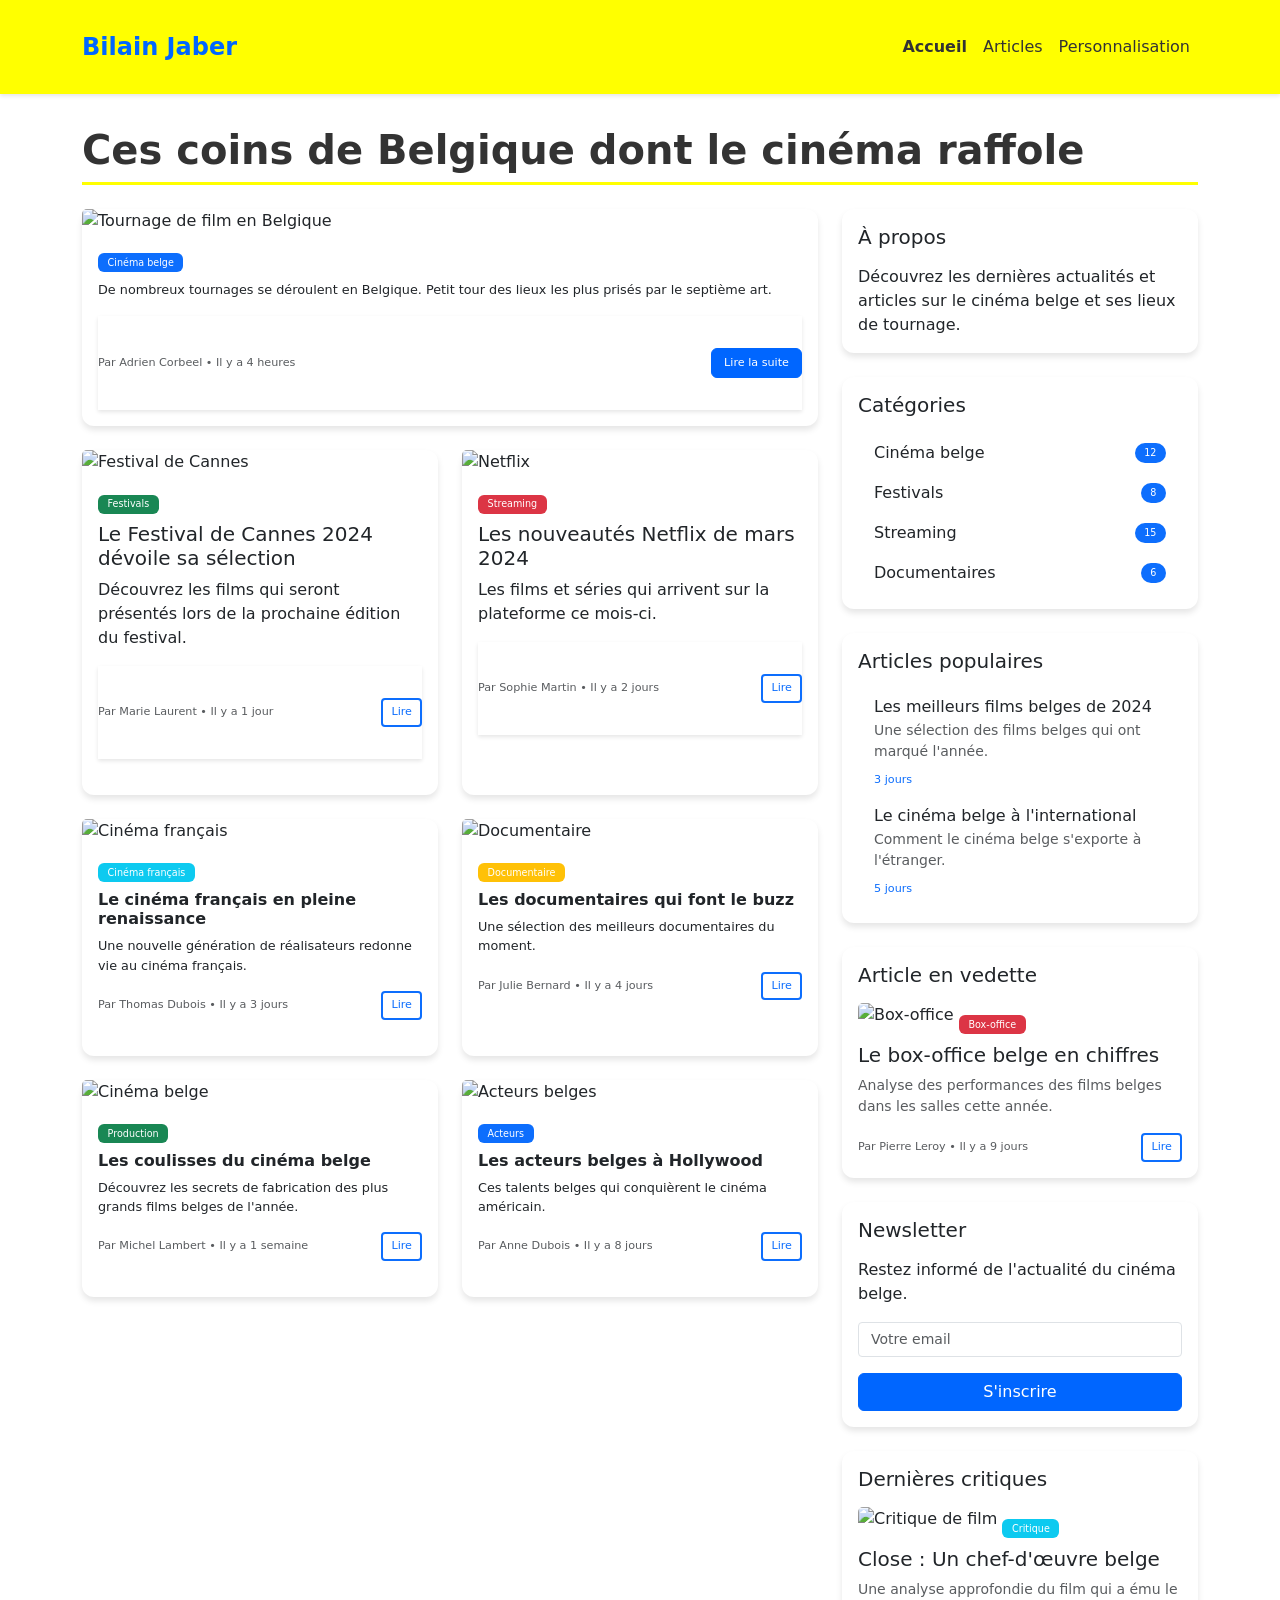
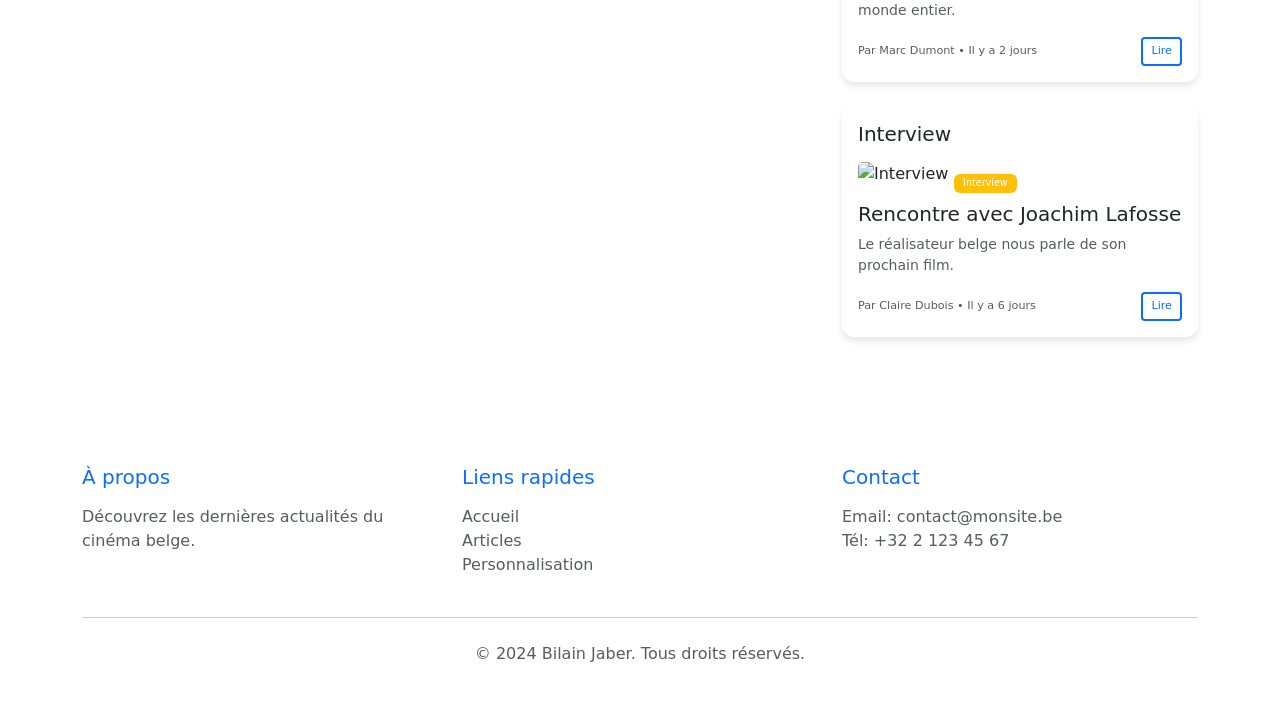
==== Projet Web/index.html @ 813c44ef "Premier commit" ====
<!DOCTYPE html>
<html lang="fr">
<head>
    <meta charset="UTF-8">
    <meta name="viewport" content="width=device-width, initial-scale=1.0">
    <title>Cinéma Belge - Actualités et Articles</title>
    <link href="https://cdn.jsdelivr.net/npm/bootstrap@5.3.0/dist/css/bootstrap.min.css" rel="stylesheet">
    <link href="css/main.css" rel="stylesheet">
</head>
<body>
    <header class="main-header">
        <nav class="navbar navbar-expand-lg">
            <div class="container">
                <a class="navbar-brand" href="#">Bilain Jaber</a>
                <button class="navbar-toggler" type="button" data-bs-toggle="collapse" data-bs-target="#navbarNav">
                    <span class="navbar-toggler-icon"></span>
                </button>
                <div class="collapse navbar-collapse justify-content-end" id="navbarNav">
                    <ul class="navbar-nav">
                        <li class="nav-item">
                            <a class="nav-link active" href="index.html">Accueil</a>
                        </li>
                        <li class="nav-item">
                            <a class="nav-link" href="article.html">Articles</a>
                        </li>
                        <li class="nav-item">
                            <a class="nav-link" href="custom.html">Personnalisation</a>
                        </li>
                    </ul>
                </div>
            </div>
        </nav>
    </header>

    <main class="container">
        <h1 class="main-title">Ces coins de Belgique dont le cinéma raffole</h1>
        <section class="row">
            <section class="col-md-8">
                <article class="card mb-4">
                    <img src="https://playground.burotix.be/4IWPB/0_article_sample/39e98420b5e98bfbdc8a619bef7b8f61-1740665779.jpg" class="card-img-top" alt="Tournage de film en Belgique">
                    <section class="card-body">
                        <span class="badge bg-primary mb-2">Cinéma belge</span>
                        
                        <p class="card-text">De nombreux tournages se déroulent en Belgique. Petit tour des lieux les plus prisés par le septième art.</p>
                        <footer class="d-flex justify-content-between align-items-center">
                            <small class="text-muted">Par Adrien Corbeel • Il y a 4 heures</small>
                            <a href="article.html" class="btn btn-primary">Lire la suite</a>
                        </footer>
                    </section>
                </article>

                <section class="row">
                    <article class="col-md-6 mb-4">
                        <section class="card h-100">
                            <img src="https://www.parismatch.com/lmnr/r/960,640,FFFFFF,forcex,center-middle/img/var/pm/public/styles/paysage/public/media/image/2024/04/23/17/gettyimages-1491762173.jpg" class="card-img-top" alt="Festival de Cannes">
                            <section class="card-body">
                                <span class="badge bg-success mb-2">Festivals</span>
                                <h3 class="h5">Le Festival de Cannes 2024 dévoile sa sélection</h3>
                                <p>Découvrez les films qui seront présentés lors de la prochaine édition du festival.</p>
                                <footer class="d-flex justify-content-between align-items-center">
                                    <small class="text-muted">Par Marie Laurent • Il y a 1 jour</small>
                                    <a href="#" class="btn btn-outline-primary btn-sm">Lire</a>
                                </footer>
                            </section>
                        </section>
                    </article>

                    <article class="col-md-6 mb-4">
                        <section class="card h-100">
                            <img src="https://sf2.cnetfrance.fr/wp-content/uploads/cnet/2024/11/netflix-catalogue-janvier-2025.jpg" class="card-img-top" alt="Netflix">
                            <section class="card-body">
                                <span class="badge bg-danger mb-2">Streaming</span>
                                <h3 class="h5">Les nouveautés Netflix de mars 2024</h3>
                                <p>Les films et séries qui arrivent sur la plateforme ce mois-ci.</p>
                                <footer class="d-flex justify-content-between align-items-center">
                                    <small class="text-muted">Par Sophie Martin • Il y a 2 jours</small>
                                    <a href="#" class="btn btn-outline-primary btn-sm">Lire</a>
                                </footer>
                            </section>
                        </section>
                    </article>
                </section>

                <div class="row">
                    <div class="col-md-6 mb-4">
                        <article class="card h-100">
                            <img src="https://www.lalibre.be/resizer/v2/NGKO6YDATVFCNHMABYNKNVBNO4.jpg?auth=e7dacb89cacdd90897d2fc9e922409192001eb8f99ee683adf5a0fbf86a60401&width=1200&height=800&quality=85&focal=2691%2C1794" class="card-img-top" alt="Cinéma français">
                            <div class="card-body">
                                <span class="badge bg-info mb-2">Cinéma français</span>
                                <h3 class="card-title h5">Le cinéma français en pleine renaissance</h3>
                                <p class="card-text">Une nouvelle génération de réalisateurs redonne vie au cinéma français.</p>
                                <div class="d-flex justify-content-between align-items-center">
                                    <small class="text-muted">Par Thomas Dubois • Il y a 3 jours</small>
                                    <a href="#" class="btn btn-outline-primary btn-sm">Lire</a>
                                </div>
                            </div>
                        </article>
                    </div>
                    <div class="col-md-6 mb-4">
                        <article class="card h-100">
                            <img src="https://i0.wp.com/www.trendymood.com/wp-content/uploads/2017/05/Documentaires-Netflix.jpg?fit=1024%2C768&ssl=1" class="card-img-top" alt="Documentaire">
                            <div class="card-body">
                                <span class="badge bg-warning mb-2">Documentaire</span>
                                <h3 class="card-title h5">Les documentaires qui font le buzz</h3>
                                <p class="card-text">Une sélection des meilleurs documentaires du moment.</p>
                                <div class="d-flex justify-content-between align-items-center">
                                    <small class="text-muted">Par Julie Bernard • Il y a 4 jours</small>
                                    <a href="#" class="btn btn-outline-primary btn-sm">Lire</a>
                                </div>
                            </div>
                        </article>
                    </div>
                </div>

                <div class="row">
                    <div class="col-md-6 mb-4">
                        <article class="card h-100">
                            <img src="https://m.media-amazon.com/images/I/71ffJtgh4oL.jpg" class="card-img-top" alt="Cinéma belge">
                            <div class="card-body">
                                <span class="badge bg-success mb-2">Production</span>
                                <h3 class="card-title h5">Les coulisses du cinéma belge</h3>
                                <p class="card-text">Découvrez les secrets de fabrication des plus grands films belges de l'année.</p>
                                <div class="d-flex justify-content-between align-items-center">
                                    <small class="text-muted">Par Michel Lambert • Il y a 1 semaine</small>
                                    <a href="#" class="btn btn-outline-primary btn-sm">Lire</a>
                                </div>
                            </div>
                        </article>
                    </div>
                    <div class="col-md-6 mb-4">
                        <article class="card h-100">
                            <img src="https://i.ytimg.com/vi/uGclmzQx2VM/sddefault.jpg" class="card-img-top" alt="Acteurs belges">
                            <div class="card-body">
                                <span class="badge bg-primary mb-2">Acteurs</span>
                                <h3 class="card-title h5">Les acteurs belges à Hollywood</h3>
                                <p class="card-text">Ces talents belges qui conquièrent le cinéma américain.</p>
                                <div class="d-flex justify-content-between align-items-center">
                                    <small class="text-muted">Par Anne Dubois • Il y a 8 jours</small>
                                    <a href="#" class="btn btn-outline-primary btn-sm">Lire</a>
                                </div>
                            </div>
                        </article>
                    </div>
                </div>
            </section>
            <aside class="col-md-4">
                <section class="card mb-4">
                    <div class="card-body">
                        <h4 class="h5 mb-3">À propos</h4>
                        <p class="mb-0">Découvrez les dernières actualités et articles sur le cinéma belge et ses lieux de tournage.</p>
                    </div>
                </section>

                <section class="card mb-4">
                    <div class="card-body">
                        <h4 class="h5 mb-3">Catégories</h4>
                        <div class="list-group list-group-flush">
                            <a href="#" class="list-group-item list-group-item-action d-flex justify-content-between align-items-center border-0">
                                Cinéma belge
                                <span class="badge bg-primary rounded-pill">12</span>
                            </a>
                            <a href="#" class="list-group-item list-group-item-action d-flex justify-content-between align-items-center border-0">
                                Festivals
                                <span class="badge bg-primary rounded-pill">8</span>
                            </a>
                            <a href="#" class="list-group-item list-group-item-action d-flex justify-content-between align-items-center border-0">
                                Streaming
                                <span class="badge bg-primary rounded-pill">15</span>
                            </a>
                            <a href="#" class="list-group-item list-group-item-action d-flex justify-content-between align-items-center border-0">
                                Documentaires
                                <span class="badge bg-primary rounded-pill">6</span>
                            </a>
                        </div>
                    </div>
                </section>

                <section class="card mb-4">
                    <div class="card-body">
                        <h4 class="h5 mb-3">Articles populaires</h4>
                        <div class="list-group list-group-flush">
                            <a href="#" class="list-group-item list-group-item-action border-0">
                                <h6 class="mb-1">Les meilleurs films belges de 2024</h6>
                                <p class="mb-1 small text-muted">Une sélection des films belges qui ont marqué l'année.</p>
                                <small class="text-primary">3 jours</small>
                            </a>
                            <a href="#" class="list-group-item list-group-item-action border-0">
                                <h6 class="mb-1">Le cinéma belge à l'international</h6>
                                <p class="mb-1 small text-muted">Comment le cinéma belge s'exporte à l'étranger.</p>
                                <small class="text-primary">5 jours</small>
                            </a>
                        </div>
                    </div>
                </section>

                <section class="card mb-4">
                    <div class="card-body">
                        <h4 class="h5 mb-3">Article en vedette</h4>
                        <img src="https://ecran-total.fr/wp-content/uploads/2024/03/Copyright-Cinema-Palace.jpg" class="card-img-top mb-3" alt="Box-office">
                        <span class="badge bg-danger mb-2">Box-office</span>
                        <h3 class="h5">Le box-office belge en chiffres</h3>
                        <p class="small text-muted">Analyse des performances des films belges dans les salles cette année.</p>
                        <div class="d-flex justify-content-between align-items-center">
                            <small class="text-muted">Par Pierre Leroy • Il y a 9 jours</small>
                            <a href="#" class="btn btn-outline-primary btn-sm">Lire</a>
                        </div>
                    </div>
                </section>

                <section class="card mb-4">
                    <div class="card-body">
                        <h4 class="h5 mb-3">Newsletter</h4>
                        <p>Restez informé de l'actualité du cinéma belge.</p>
                        <form>
                            <input type="email" class="form-control mb-3" placeholder="Votre email">
                            <button type="submit" class="btn btn-primary w-100">S'inscrire</button>
                        </form>
                    </div>
                </section>

                <section class="card mb-4">
                    <div class="card-body">
                        <h4 class="h5 mb-3">Dernières critiques</h4>
                        <img src="https://fr.web.img6.acsta.net/pictures/22/10/26/16/00/5597821.jpg" class="card-img-top mb-3" alt="Critique de film">
                        <span class="badge bg-info mb-2">Critique</span>
                        <h3 class="h5">Close : Un chef-d'œuvre belge</h3>
                        <p class="small text-muted">Une analyse approfondie du film qui a ému le monde entier.</p>
                        <div class="d-flex justify-content-between align-items-center">
                            <small class="text-muted">Par Marc Dumont • Il y a 2 jours</small>
                            <a href="#" class="btn btn-outline-primary btn-sm">Lire</a>
                        </div>
                    </div>
                </section>

                <section class="card mb-4">
                    <div class="card-body">
                        <h4 class="h5 mb-3">Interview</h4>
                        <img src="https://encrypted-tbn0.gstatic.com/images?q=tbn:ANd9GcS6__bVGu55aiIMXZBjyt8n4sTl-bJDrOHegg&s" class="card-img-top mb-3" alt="Interview">
                        <span class="badge bg-warning mb-2">Interview</span>
                        <h3 class="h5">Rencontre avec Joachim Lafosse</h3>
                        <p class="small text-muted">Le réalisateur belge nous parle de son prochain film.</p>
                        <div class="d-flex justify-content-between align-items-center">
                            <small class="text-muted">Par Claire Dubois • Il y a 6 jours</small>
                            <a href="#" class="btn btn-outline-primary btn-sm">Lire</a>
                        </div>
                    </div>
                </section>
            </aside>
        </section>
    </main>

    <footer class="bg-white shadow-sm mt-5">
        <section class="container py-4">
            <section class="row">
                <section class="col-md-4 mb-3">
                    <h5 class="text-primary mb-3">À propos</h5>
                    <p class="text-muted mb-0">Découvrez les dernières actualités du cinéma belge.</p>
                </section>
                <nav class="col-md-4 mb-3">
                    <h5 class="text-primary mb-3">Liens rapides</h5>
                    <ul class="list-unstyled mb-0">
                        <li><a href="index.html" class="text-muted text-decoration-none">Accueil</a></li>
                        <li><a href="article.html" class="text-muted text-decoration-none">Articles</a></li>
                        <li><a href="custom.html" class="text-muted text-decoration-none">Personnalisation</a></li>
                    </ul>
                </nav>
                <section class="col-md-4">
                    <h5 class="text-primary mb-3">Contact</h5>
                    <p class="text-muted mb-0">Email: contact@monsite.be<br>Tél: +32 2 123 45 67</p>
                </section>
            </section>
            <hr class="my-4">
            <p class="text-center text-muted mb-0">&copy; 2024 Bilain Jaber. Tous droits réservés.</p>
        </section>
    </footer>

    <script src="https://cdn.jsdelivr.net/npm/bootstrap@5.3.3/dist/js/bootstrap.bundle.min.js"></script>
</body>
</html>
---- Projet Web/css/main.css ----
:root {
    
    --template-color: yellow;
    --primary-color: #0066ff;
    --text-color: #333;
    --bg-color: #ffffff;
    --border-color: #ddd;
    --hover-color: #4a90e2;
    --card-bg: #ffffff;
    
   
    --serif-font: "Times New Roman";
    --sans-font: "Consolas";
    --font-size: 16px;
    
    
    --border-radius: 4px;
    --box-shadow: 0 2px 4px rgba(0,0,0,0.1);
}


.main-header {
    background-color: var(--template-color);
    padding: 1rem 0;
    box-shadow: var(--box-shadow);
    margin-bottom: 2rem;
}

.main-header .navbar {
    background-color: transparent !important;
    box-shadow: none;
}

.main-header .navbar-brand {
    color: var(--primary-color) !important;
    font-size: 1.5rem;
    font-weight: 600;
}

.main-header .nav-link {
    color: var(--text-color) !important;
    font-weight: 500;
    padding: 0.5rem 1rem;
    transition: color 0.3s ease;
}

.main-header .nav-link:hover {
    color: var(--primary-color) !important;
}

.main-header .nav-link.active {
    font-weight: bold;
}


.main-title {
    font-size: 2.5rem;
    font-weight: 600;
    color: var(--text-color);
    margin: 2rem 0 1.5rem;
    line-height: 1.2;
    padding-bottom: 0.5rem;
    border-bottom: 3px solid var(--template-color);
}


body {
    background-color: var(--bg-color);
    color: var(--text-color);
    margin: 0;
    padding: 0;
}


.card {
    background-color: var(--card-bg);
    border: none;
    border-radius: 12px;
    box-shadow: 0 4px 6px rgba(0,0,0,0.1);
    margin-bottom: 20px;
    transition: transform 0.2s;
}

.card:hover {
    transform: translateY(-5px);
    box-shadow: 0 6px 12px rgba(0,0,0,0.15);
}

.card-header {
    background-color: var(--card-bg);
    border-bottom: 1px solid rgba(0,0,0,0.1);
    padding: 1.25rem;
    border-radius: 12px 12px 0 0;
}

.card-title { font-size: 1rem !important; font-weight: 600; }
.card-text { font-size: 0.8rem !important; }
.card-body small, .card-body a.btn { font-size: 0.7rem !important; }


.badge {
    padding: 0.5em 1em;
    font-weight: 500;
    font-size: 0.6rem !important;
}

.btn-primary {
    background-color: var(--primary-color);
    border-color: var(--primary-color);
}

.btn-outline-primary {
    border-width: 2px;
}

.btn-outline-primary:hover {
    background-color: var(--template-color);
    border-color: var(--template-color);
    color: #000;
}


.form-label {
    font-size: 0.875rem;
    color: #666;
    margin-bottom: 0.5rem;
}

.form-control, .form-select {
    border-radius: var(--border-radius);
    font-size: 0.875rem;
}

.form-select {
    border: 1px solid var(--border-color);
    padding: 0.375rem 0.75rem;
    cursor: pointer;
}

.form-select:hover { border-color: var(--hover-color); }


input[type="range"] {
    -webkit-appearance: none;
    width: 100%;
    height: 4px;
    background: #e0e0e0;
    border-radius: 2px;
    margin: 10px 0;
}

input[type="range"]::-webkit-slider-thumb,
input[type="range"]::-moz-range-thumb {
    -webkit-appearance: none;
    width: 16px;
    height: 16px;
    background: var(--primary-color);
    border-radius: 50%;
    cursor: pointer;
    border: none;
}

input[type="color"] {
    -webkit-appearance: none;
    width: 32px;
    height: 32px;
    border: 1px solid var(--border-color);
    border-radius: var(--border-radius);
    padding: 0;
}

input[type="color"]::-webkit-color-swatch-wrapper { padding: 0; }
input[type="color"]::-webkit-color-swatch { border: none; border-radius: 3px; }


.article-title {
    font-size: 2rem;
    margin-bottom: 1rem;
}

.article-meta {
    color: #666;
    font-size: 0.9rem;
}

.article-image img {
    width: 100%;
    height: auto;
    border-radius: var(--border-radius);
}

.article-summary {
    background-color: var(--bg-color);
    padding: 1rem;
    border-left: 4px solid var(--primary-color);
    margin: 1rem 0;
}


.main-article, .news-item {
    position: relative;
    overflow: hidden;
}

.main-article { height: 500px; }
.news-item { height: 250px; }

.main-article img, .news-item img {
    width: 100%;
    height: 100%;
    object-fit: cover;
}

.main-article .content, .news-item .content {
    position: absolute;
    bottom: 0;
    left: 0;
    right: 0;
    color: white;
    background: linear-gradient(transparent, rgba(0,0,0,0.8));
}

.main-article .content { padding: 2rem; }
.news-item .content { padding: 1rem; }

.main-article .content h2,
.news-item .content h3 {
    color: white;
    margin-bottom: 1rem;
}

.news-item .content h3 { font-size: 1.1rem; }

.news-grid {
    display: grid;
    grid-template-columns: repeat(3, 1fr);
    gap: 1rem;
    margin-top: 1rem;
}

.category-tag {
    position: absolute;
    top: 1rem;
    left: 1rem;
    z-index: 1;
}


footer {
    background-color: var(--bg-color);
    box-shadow: var(--box-shadow);
    padding: 2rem 0;
    margin-top: auto;
}

footer a:hover {
    color: var(--template-color) !important;
}


.table td {
    padding: 0.75rem;
    vertical-align: middle;
    border-color: #eee;
}


@media (max-width: 768px) {
    .main-title { font-size: 2rem; }
    .container { padding: 0 15px; }
    .news-grid { grid-template-columns: 1fr; }
    .main-article { height: 300px; }
    .card { margin-bottom: 15px; }
    input[type="range"] { margin: 5px 0; }
    input[type="range"]::-webkit-slider-thumb { width: 14px; height: 14px; }
}
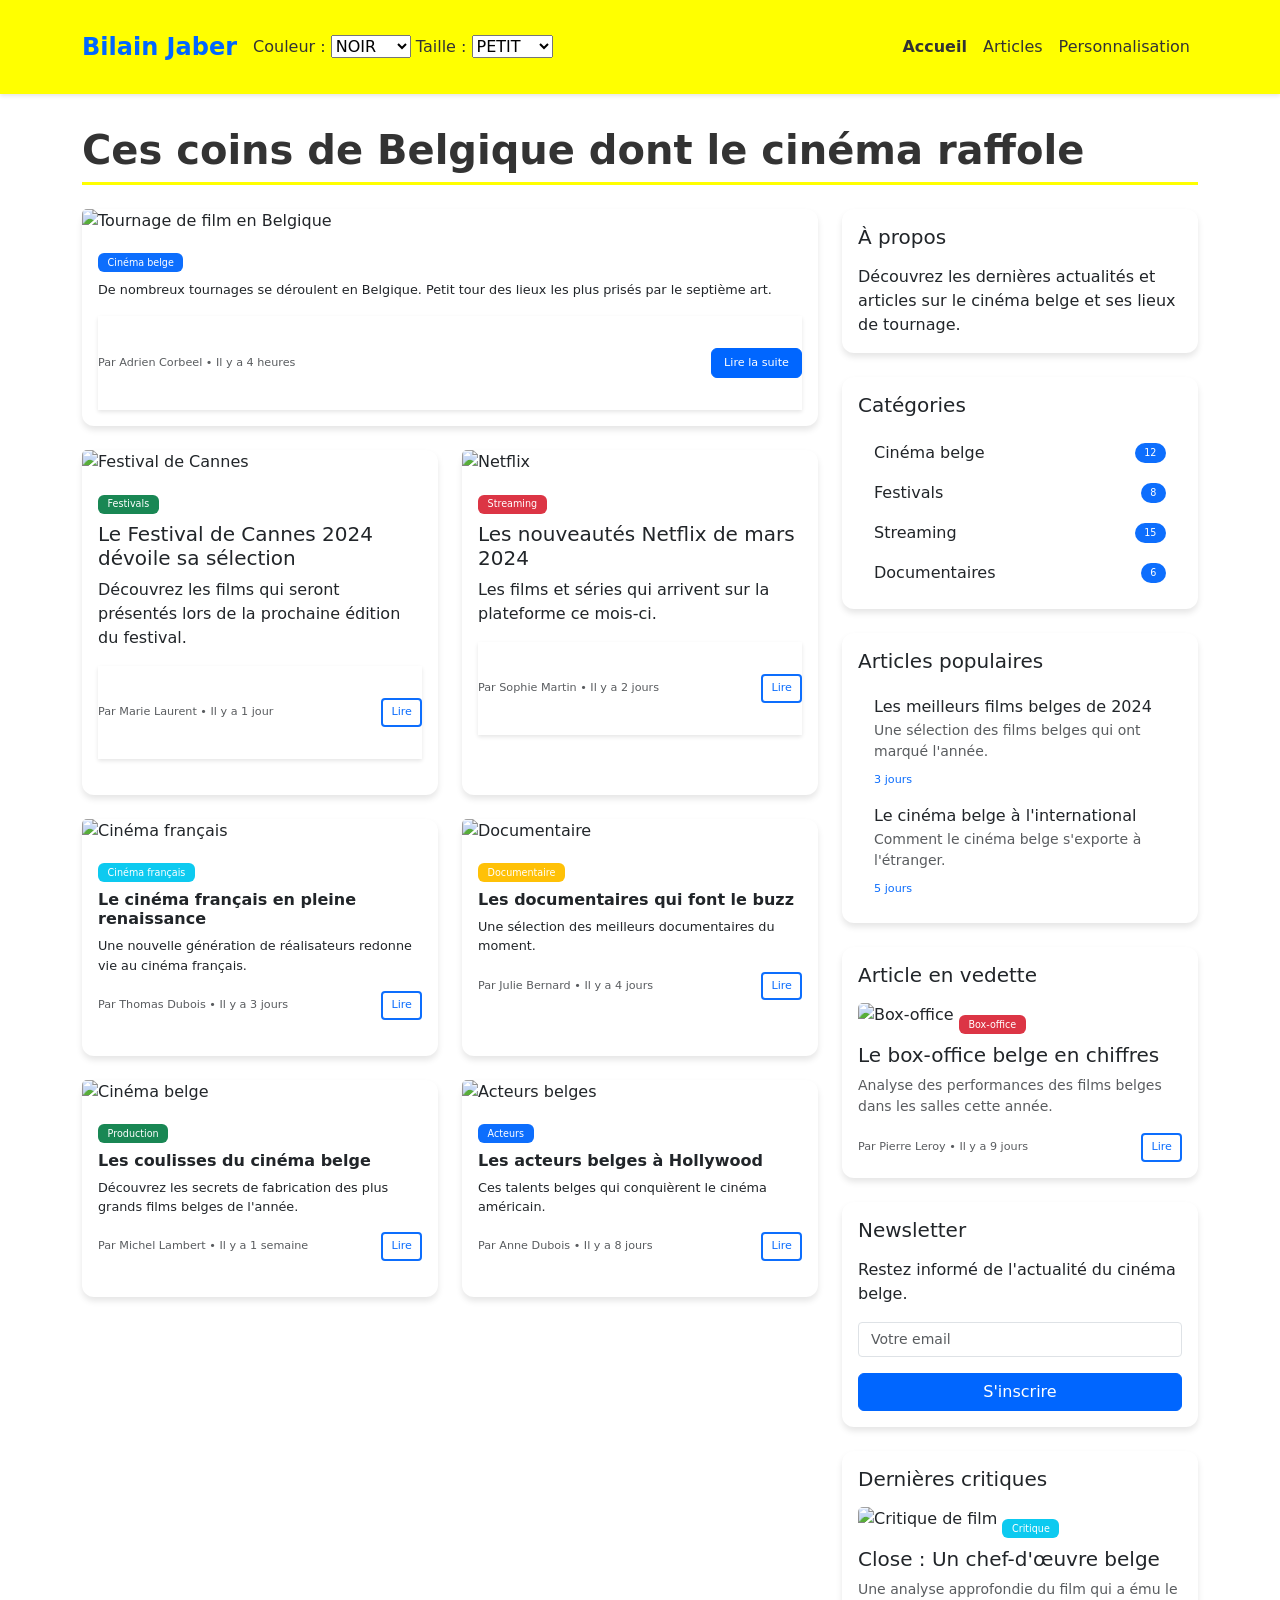
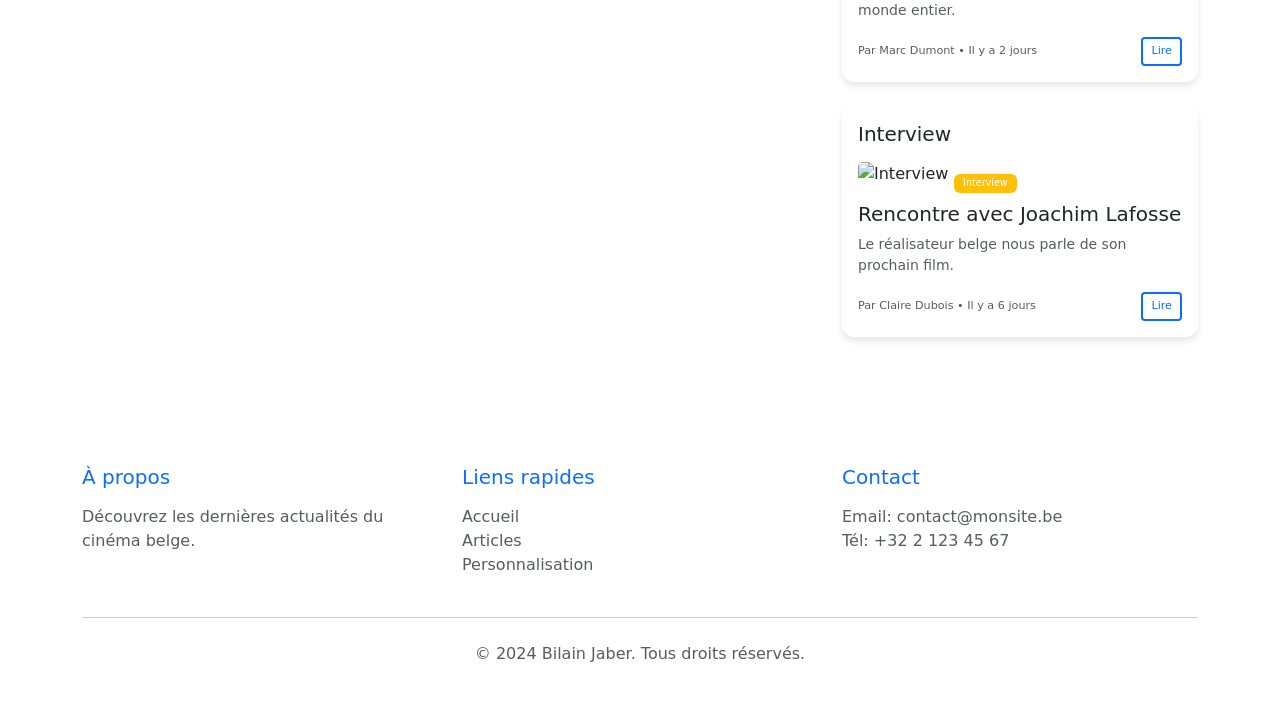
==== commit cce332bb: "Test" ====
--- a/Projet Web/index.html
+++ b/Projet Web/index.html
@@ -6,12 +6,16 @@
     <title>Cinéma Belge - Actualités et Articles</title>
     <link href="https://cdn.jsdelivr.net/npm/bootstrap@5.3.0/dist/css/bootstrap.min.css" rel="stylesheet">
     <link href="css/main.css" rel="stylesheet">
+    <script src="index.js"></script>
 </head>
 <body>
     <header class="main-header">
+      
         <nav class="navbar navbar-expand-lg">
             <div class="container">
-                <a class="navbar-brand" href="#">Bilain Jaber</a>
+                <a class="navbar-brand" href="index.html">Bilain Jaber</a>
+                <!-- Ajout couleur JS  -->
+                   <div id="selecteur"> </div>
                 <button class="navbar-toggler" type="button" data-bs-toggle="collapse" data-bs-target="#navbarNav">
                     <span class="navbar-toggler-icon"></span>
                 </button>
